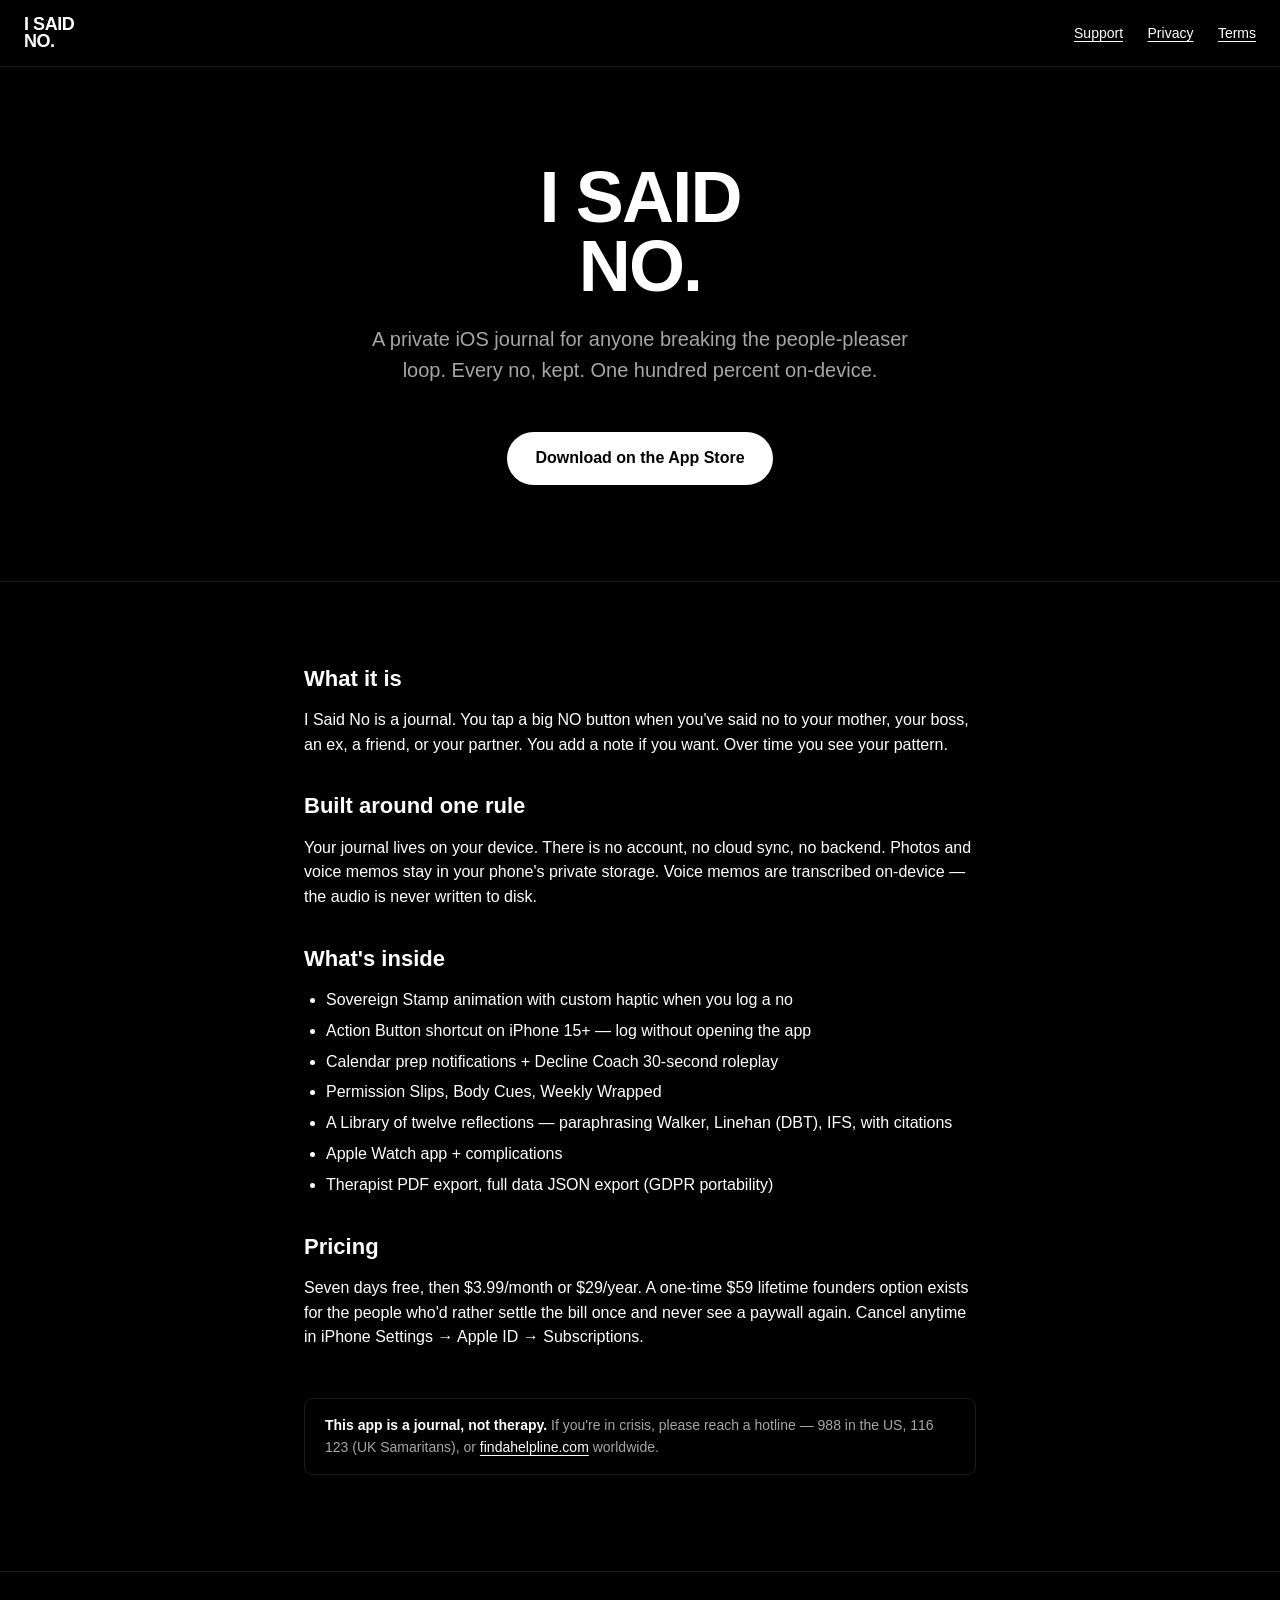
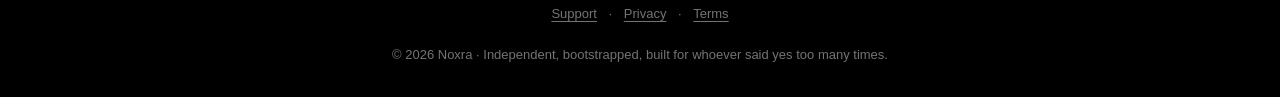
==== index.html @ a48f0f75 "Initial static site for App Store submission Pages: - /            marketing landing - /support     " ====
<!DOCTYPE html>
<html lang="en">
<head>
<meta charset="UTF-8">
<title>I Said No — Boundaries journal for chronic people pleasers</title>
<meta name="viewport" content="width=device-width, initial-scale=1">
<meta name="description" content="A private iOS journal for anyone breaking the people-pleaser loop. Every no, kept. 100% on-device.">
<link rel="stylesheet" href="style.css">
</head>
<body>

<header class="site">
    <a class="brand wordmark small" href="/">
        <div>I SAID</div>
        <div>NO.</div>
    </a>
    <nav>
        <a href="support.html">Support</a>
        <a href="privacy.html">Privacy</a>
        <a href="terms.html">Terms</a>
    </nav>
</header>

<section class="hero">
    <div class="wordmark large">
        <div>I SAID</div>
        <div>NO.</div>
    </div>
    <p class="tagline">A private iOS journal for anyone breaking the people-pleaser loop. Every no, kept. One hundred percent on-device.</p>
    <a class="cta" href="https://apps.apple.com/app/id6773886075">Download on the App Store</a>
</section>

<div class="container">
    <h2>What it is</h2>
    <p>I Said No is a journal. You tap a big NO button when you've said no to your mother, your boss, an ex, a friend, or your partner. You add a note if you want. Over time you see your pattern.</p>

    <h2>Built around one rule</h2>
    <p>Your journal lives on your device. There is no account, no cloud sync, no backend. Photos and voice memos stay in your phone's private storage. Voice memos are transcribed on-device — the audio is never written to disk.</p>

    <h2>What's inside</h2>
    <ul>
        <li>Sovereign Stamp animation with custom haptic when you log a no</li>
        <li>Action Button shortcut on iPhone 15+ — log without opening the app</li>
        <li>Calendar prep notifications + Decline Coach 30-second roleplay</li>
        <li>Permission Slips, Body Cues, Weekly Wrapped</li>
        <li>A Library of twelve reflections — paraphrasing Walker, Linehan (DBT), IFS, with citations</li>
        <li>Apple Watch app + complications</li>
        <li>Therapist PDF export, full data JSON export (GDPR portability)</li>
    </ul>

    <h2>Pricing</h2>
    <p>Seven days free, then $3.99/month or $29/year. A one-time $59 lifetime founders option exists for the people who'd rather settle the bill once and never see a paywall again. Cancel anytime in iPhone Settings → Apple ID → Subscriptions.</p>

    <div class="crisis">
        <strong>This app is a journal, not therapy.</strong> If you're in crisis, please reach a hotline — 988 in the US, 116 123 (UK Samaritans), or <a href="https://findahelpline.com">findahelpline.com</a> worldwide.
    </div>
</div>

<footer class="site">
    <a href="support.html">Support</a> ·
    <a href="privacy.html">Privacy</a> ·
    <a href="terms.html">Terms</a>
    <br><br>
    © 2026 Noxra · Independent, bootstrapped, built for whoever said yes too many times.
</footer>

</body>
</html>
---- style.css ----
/* I Said No — minimal brand site
   Match the app: pure B&W, block typography, no decoration. */

:root {
    --bg: #000;
    --text: #fff;
    --text-secondary: rgba(255, 255, 255, 0.65);
    --text-tertiary: rgba(255, 255, 255, 0.45);
    --border: rgba(255, 255, 255, 0.1);
}

* { box-sizing: border-box; }

html, body {
    margin: 0;
    padding: 0;
    background: var(--bg);
    color: var(--text);
    font-family: -apple-system, BlinkMacSystemFont, "SF Pro Text", "Helvetica Neue", Arial, sans-serif;
    font-size: 16px;
    line-height: 1.55;
    -webkit-font-smoothing: antialiased;
    -moz-osx-font-smoothing: grayscale;
}

a { color: var(--text); text-decoration: underline; text-underline-offset: 3px; }
a:hover { color: var(--text-secondary); }

.container {
    max-width: 720px;
    margin: 0 auto;
    padding: 48px 24px 96px;
}

/* Wordmark — same 2-line block typo as the app */
.wordmark {
    display: inline-block;
    line-height: 0.95;
    font-weight: 900;
    letter-spacing: -0.025em;
}
.wordmark.small { font-size: 18px; }
.wordmark.large { font-size: 72px; }
.wordmark > div { display: block; }

header.site {
    display: flex;
    align-items: center;
    justify-content: space-between;
    padding: 16px 24px;
    border-bottom: 1px solid var(--border);
}
header.site a.brand { text-decoration: none; }
header.site nav a { margin-left: 20px; font-size: 14px; }

h1 { font-size: 36px; font-weight: 900; letter-spacing: -0.02em; margin: 0 0 8px; }
h2 { font-size: 22px; font-weight: 800; margin: 32px 0 12px; }
h3 { font-size: 17px; font-weight: 700; margin: 24px 0 8px; }

p { margin: 0 0 14px; }
.lead { font-size: 18px; color: var(--text-secondary); margin-bottom: 32px; }

ul, ol { padding-left: 22px; margin: 0 0 16px; }
li { margin-bottom: 6px; }

hr {
    border: 0;
    border-top: 1px solid var(--border);
    margin: 32px 0;
}

strong { color: var(--text); font-weight: 700; }
em { color: var(--text-secondary); font-style: italic; }

code {
    font-family: "SF Mono", Menlo, Consolas, monospace;
    font-size: 14px;
    background: rgba(255, 255, 255, 0.06);
    padding: 2px 6px;
    border-radius: 4px;
}

footer.site {
    border-top: 1px solid var(--border);
    padding: 32px 24px;
    font-size: 13px;
    color: var(--text-tertiary);
    text-align: center;
}
footer.site a { color: var(--text-tertiary); margin: 0 8px; }

.hero {
    padding: 96px 24px;
    text-align: center;
    border-bottom: 1px solid var(--border);
}
.hero .tagline {
    margin-top: 24px;
    font-size: 20px;
    color: var(--text-secondary);
    max-width: 540px;
    margin-left: auto;
    margin-right: auto;
}
.hero .cta {
    margin-top: 32px;
    display: inline-block;
    padding: 14px 28px;
    background: var(--text);
    color: var(--bg);
    text-decoration: none;
    font-weight: 700;
    border-radius: 999px;
}

.crisis {
    margin-top: 48px;
    padding: 16px 20px;
    border: 1px solid var(--border);
    border-radius: 8px;
    font-size: 14px;
    color: var(--text-secondary);
}

.fineprint { font-size: 13px; color: var(--text-tertiary); }
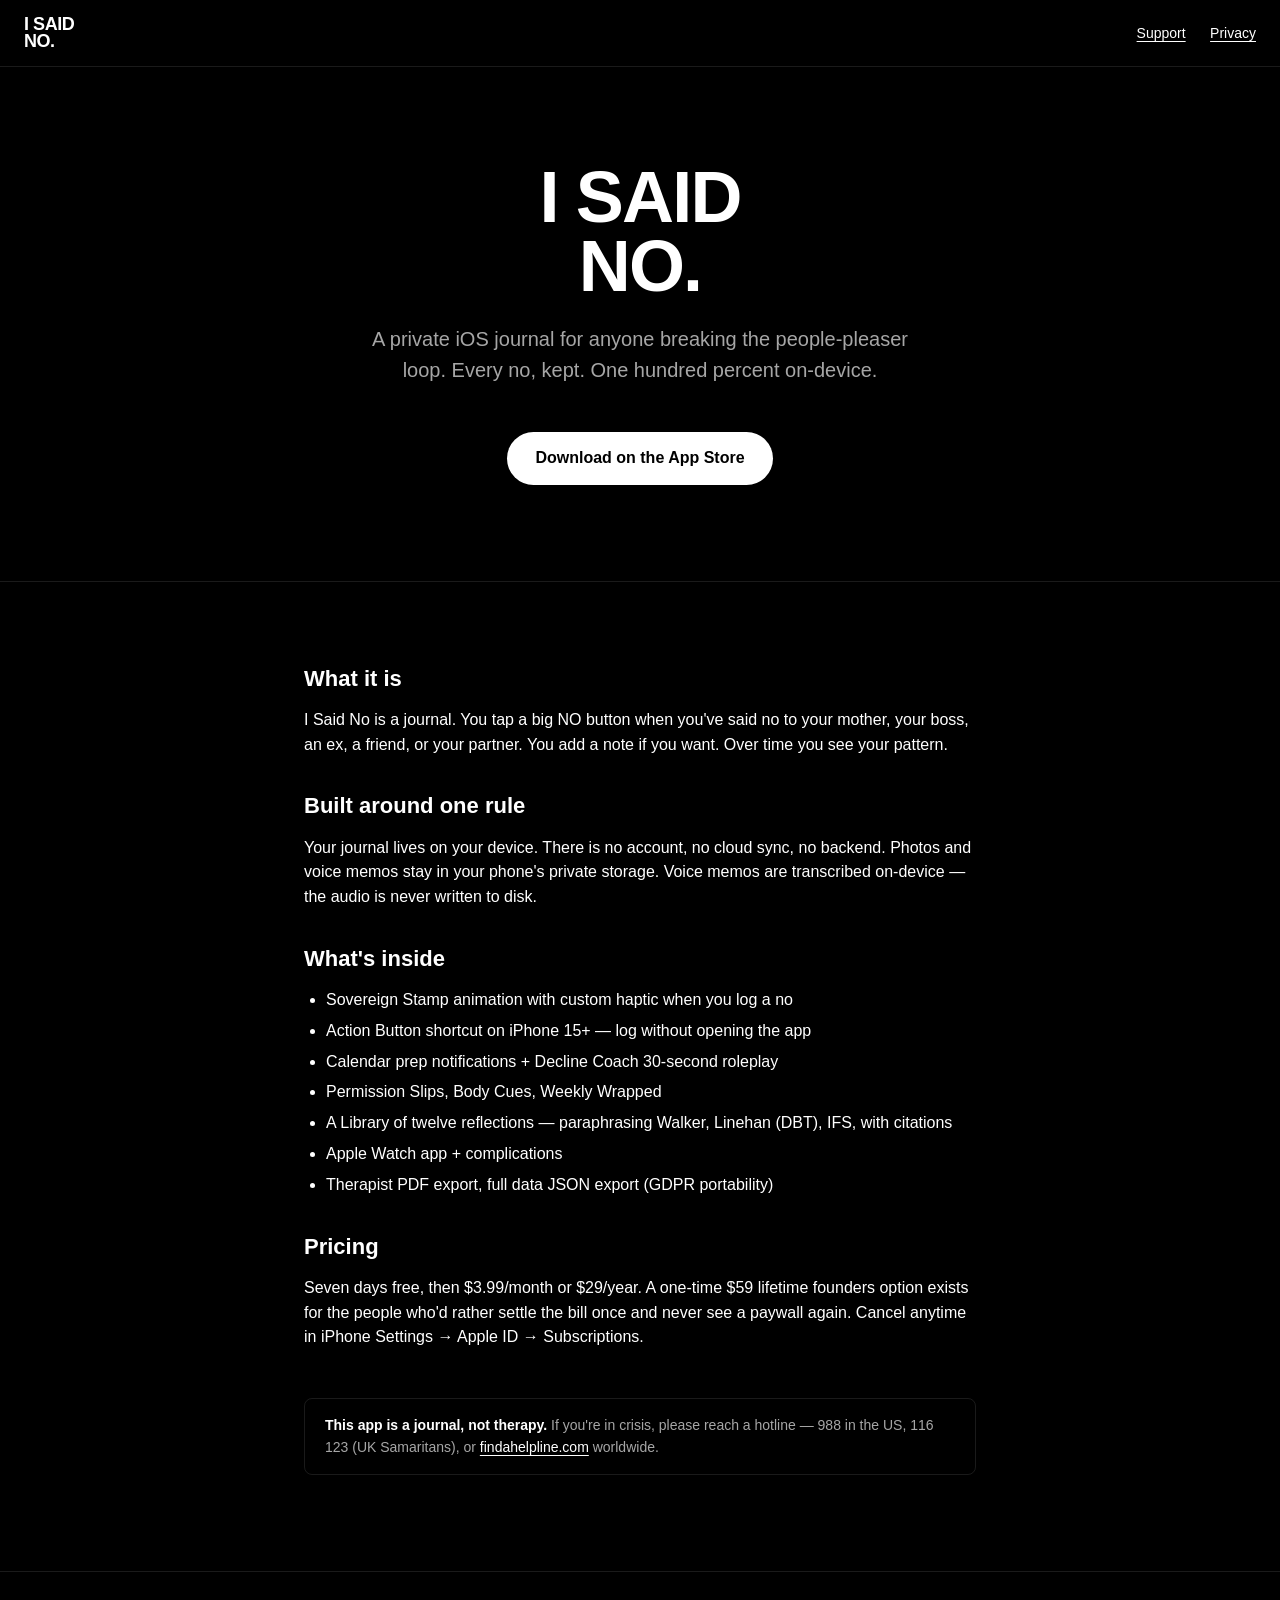
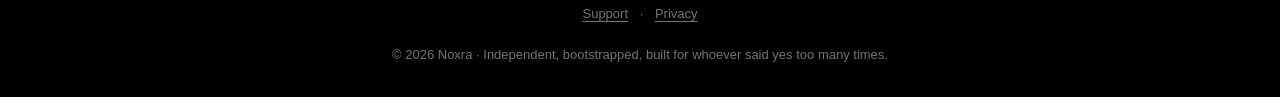
==== commit fc83b0c2: "Switch to Apple's Standard EULA — drop custom Terms - Delete terms.html (Terms now route to Apple's " ====
--- a/index.html
+++ b/index.html
@@ -16,9 +16,7 @@
     </a>
     <nav>
         <a href="support.html">Support</a>
-        <a href="privacy.html">Privacy</a>
-        <a href="terms.html">Terms</a>
-    </nav>
+        <a href="privacy.html">Privacy</a> </nav>
 </header>
 
 <section class="hero">
@@ -58,9 +56,7 @@
 
 <footer class="site">
     <a href="support.html">Support</a> ·
-    <a href="privacy.html">Privacy</a> ·
-    <a href="terms.html">Terms</a>
-    <br><br>
+    <a href="privacy.html">Privacy</a><br><br>
     © 2026 Noxra · Independent, bootstrapped, built for whoever said yes too many times.
 </footer>
 
